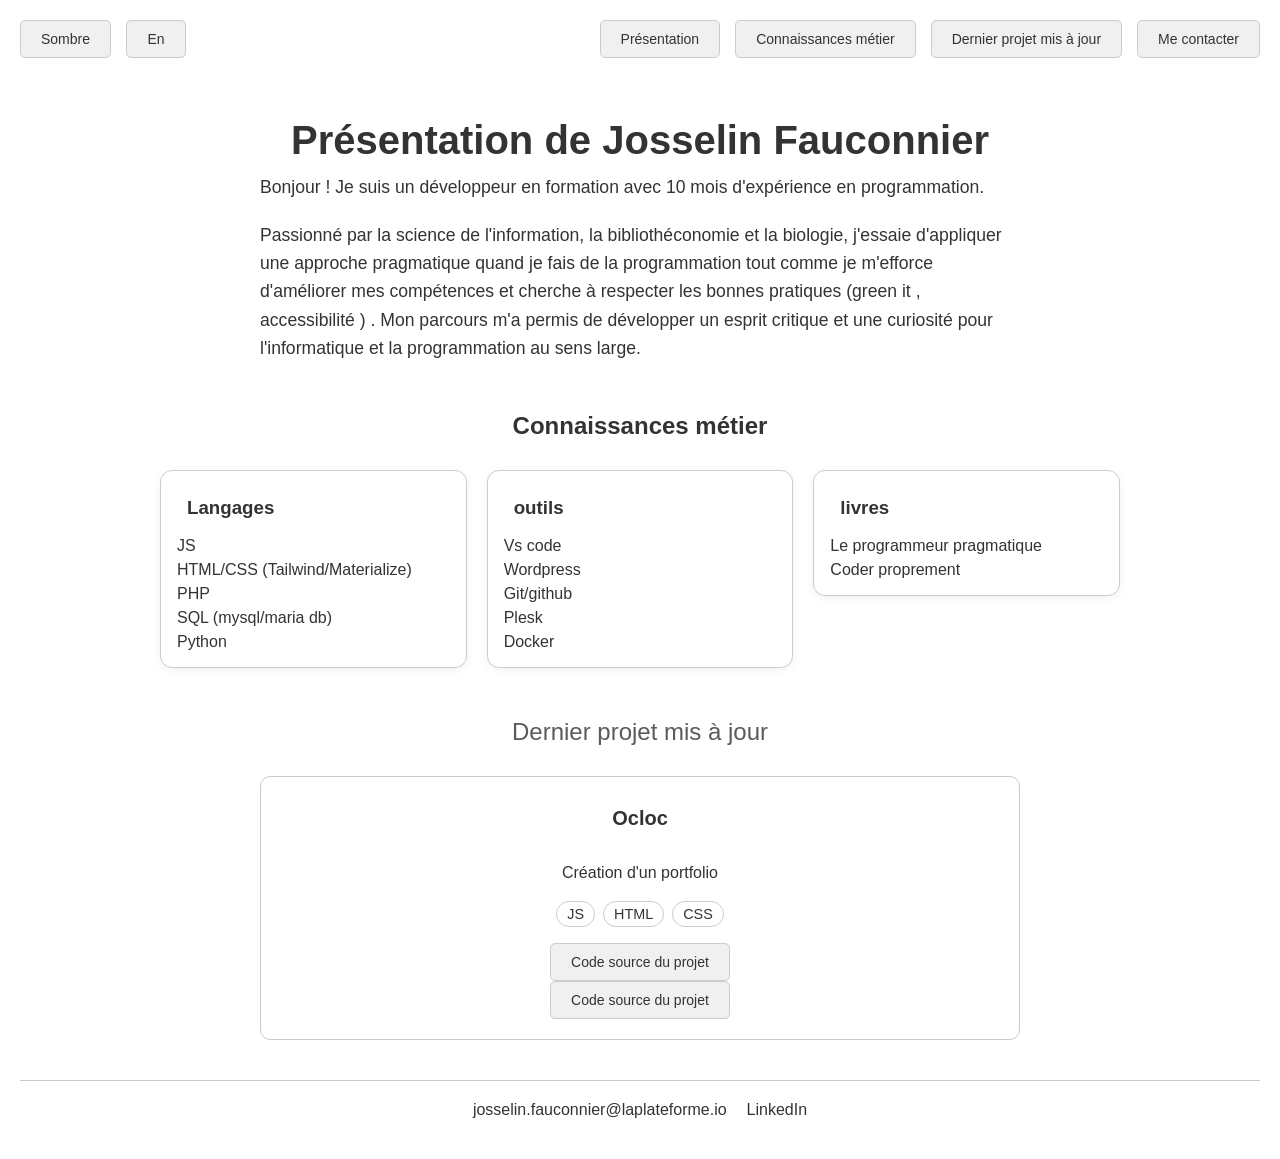
==== index.html @ 0e6f830c "amélioration" ====
<!DOCTYPE html>
<html lang="fr">

<head>
    <meta charset="UTF-8">
    <meta name="viewport" content="width=device-width, initial-scale=1.0">
    <meta name="description" content="Porfolio de Josselin Fauconnier.Developpeur junior en formation">
    <title data-translation="title-portfolio">Portfolio de Josselin Fauconnier</title>
    <link rel="stylesheet" href="style.css">
</head>

<body>
    <a href="#main" class="skip-links" data-translation="skip">Va directement au contenue principal</a>
    <header>
        <nav>
            <div id="nav-theme" aria-label="gestion thème et langue">
                <ul>
                    <li>
                        <button id="theme-toggle" class="theme-btn" aria-label="changer de thème"> Sombre</button>
                    </li>
                    <li>
                        <button id="language-toggle" class="language-btn" aria-label = "changer de langue">EN</button>
                    </li>
                </ul>
            </div>

            <div id="nav-site" aria-label="Navigation sur le site">
                <ul>
                    <li>
                        <a href="#me" class="nav-link" data-translation="nav-presentation">Présentation</a>
                    </li>
                    <li>
                        <a href="#skills" class="nav-link" data-translation="nav-skills">Connaissances métier</a>
                    </li>
                    <li>
                        <a href="#project" class="nav-link" data-translation="nav-project">Dernier projet mis à
                            jour</a>
                    </li>
                    <li>
                        <a href="#contact" class="nav-link" data-translation="nav-contact">Me contacter</a>
                    </li>
                </ul>
            </div>
        </nav>
    </header>
    <main id="main" tabindex="-1">
        <section id="presentation" class="section">
            <h1 data-translation="presentation-title" id="me">Présentation de Josselin Fauconnier</h1>

            <div class="presentation-content">
                <p data-translation="presentation-intro">
                    Bonjour ! Je suis un développeur en formation avec 10 mois d'expérience en programmation.
                </p>

                <p data-translation="presentation-desc">
                    Passionné par la science de l'information, la bibliothéconomie et la biologie, j'essaie
                    d'appliquer une approche pragmatique quand je fais de la programmation tout comme je
                    m'efforce d'améliorer mes compétences et cherche à respecter les bonnes pratiques (green it
                    , accessibilité ) . Mon parcours m'a permis de développer un esprit critique et une curiosité
                    pour l'informatique et la programmation au sens large.
                </p>
            </div>
        </section>



        <section id="work" class="section2">
            <h2 data-translation="h2SW" id="skills">Connaissances métier</h2>
            <div>
                <h3 data-translation="coding">Langages</h3>
                <ul>
                    <li>JS</li>
                    <li>HTML/CSS (Tailwind/Materialize)</li>
                    <li> PHP</li>
                    <li> SQL (mysql/maria db)</li>
                    <li>Python</li>
                </ul>
            </div>
            <div>
                <h3 data-translation="tool">Outils</h3>
                <ul>
                    <li>Vs code</li>
                    <li>Wordpress</li>
                    <li>Git/github</li>
                    <li>Plesk</li>
                    <li>Docker</li>
                </ul>
            </div>
            <div>
                <h3 data-translation="book">Livres</h3>
                <ul>
                    <li data-translation="PP">Le programmeur pragmatique</li>
                    <li data-translation="CP">Coder proprement</li>
                </ul>

            </div>
        </section>


        <section id="project" class="section">
            <h2 data-translation="nav-project">Dernier projet mis à jour</h2>

            <article class="project-card">
                <header class="project-header">
                    <h3 class="project-name">Ocloc</h3>
                </header>

                <p class="project-desc" data-translation="project-desc">
                    Faire un réveil multifonctionnel
                </p>

                <ul class="project-tags" aria-label="technologies utilisés">
                    <li>JS</li>
                    <li>HTML</li>
                    <li>CSS</li>
                </ul>

                <div class="project-actions">
                    <a class="theme-btn" href="https://github.com/Josselin-Fauconnier/oclock" target="_blank"
                        rel="noopener" data-translation="project-code"> Code source du projet</a>
                </div>
                <div class="project-actions">
                    <a class="theme-btn" href="https://josselin-fauconnier.students-laplateforme.io/oclock/"
                        target="_blank" rel="noopener" data-translation="project-code"> Le site</a>
                </div>
            </article>
        </section>

    </main>

    <footer id="contact">
        <nav class="contact-links" aria-label="Liens de contact">
            <a href="mailto:josselin.fauconnier@laplateforme.io">josselin.fauconnier@laplateforme.io</a>
            <a href="https://www.linkedin.com/in/josselin-fauconnier-540231373/" target="_blank"  rel="noopener">LinkedIn</a>
        </nav>
    </footer>

    <script src="JS/script.js"></script>
    <script src="JS/data_trad.js"></script>
    <script src="JS/class.js"></script>
</body>

</html>
---- style.css ----
* {
    margin: 0;
    padding: 0;
    box-sizing: border-box;
}

/* Variables par défaut basées sur les préférences système */
:root {
    --bg-color: #ffffff;
    --text-color: #333333;
    --button-bg: #f0f0f0;
    --button-text: #333333;
    --button-border: #cccccc;
}


@media (prefers-color-scheme: dark) {
    :root {
        --bg-color: #1a1a1a;
        --text-color: #ffffff;
        --button-bg: #333333;
        --button-text: #ffffff;
        --button-border: #555555;
    }
}

/* Préference accessibilité */
@media (prefers-reduced-motion: reduce) {
    * {
        animation-duration: 0.01ms !important;
        transition-duration: 0.01ms !important;
        scroll-behavior: auto !important;
    }
}

.skip-links {
  position: absolute;
  left: 50%;
  transform: translateX(-50%) translateY(-100%);
  background: #000;
  color: #fff;
  padding: 8px 16px;
  z-index: 100;
  clip-path: inset(100%) ;
  transition: transform 0.2s ease-in-out, clip-path 0.2s ease-in-out;
}

.skip-links:focus-visible {
  transform: translateX(-50%) translateY(0);
  outline: 3px solid #4a90e2;
  outline-offset: 2px;
  clip-path: inset(0);
}
/* Thème clair explicite (priorité sur prefers-color-scheme) */
[data-theme="light"] {
    --bg-color: #ffffff;
    --text-color: #333333;
    --button-bg: #f0f0f0;
    --button-text: #333333;
    --button-border: #cccccc;
}

/* Thème sombre explicite (priorité sur prefers-color-scheme) */
[data-theme="dark"] {
    --bg-color: #1a1a1a;
    --text-color: #ffffff;
    --button-bg: #333333;
    --button-text: #ffffff;
    --button-border: #555555;
}

[data-theme="dark"] .nav-link,
[data-theme="dark"] .nav-link:visited {
    background-color: #3a3a3a;
    border-color: #999999;
    color: #ffffff;
}


/* Préférence accesibilité  */

@media (prefers-color-scheme: dark) {
    .nav-link,
    .nav-link:visited {
        background-color: #3a3a3a;
        border-color: #999999;
        color: #ffffff;
    }
}



body {
    background-color: var(--bg-color);
    color: var(--text-color);
    font-family: Arial, sans-serif;
    min-height: 100vh;
    padding: 20px;
    transition: background-color 0.3s ease, color 0.3s ease;
}

/* Styles pour la navigation */
header {
    margin-bottom: 20px;
}

nav {
    display: flex;
    justify-content: space-between;
    align-items: center;
}

#nav-theme ul,
#nav-site ul {
    list-style: none;
    padding: 0;
    margin: 0;
    display: flex;
    gap: 15px;
}


nav li {
    display: inline;
}

li {
    list-style: none;
}



h3 {

    padding: 10px;
}

a {
    text-decoration: none;
}

/* Styles pour les boutons */
.theme-btn,
.language-btn {
    background-color: var(--button-bg);
    color: var(--button-text);
    border: 1px solid var(--button-border);
    padding: 10px 20px;
    cursor: pointer;
    border-radius: 5px;
    font-size: 14px;
    min-width: 60px;
    transition: all 0.3s ease;
}


.theme-btn:empty,
.language-btn:empty {
    opacity: 0.7;
}

.theme-btn:hover,
.language-btn:hover {
    opacity: 0.8;
    transform: translateY(-1px);
}

/* Styles pour l'accessibilité */
.theme-btn:focus,
.language-btn:focus {
    outline: 2px solid #007acc;
    outline-offset: 2px;
}

/* Styles pour les liens de navigation */
.nav-link {
    background-color: var(--button-bg);
    color: var(--text-color);
    border: 1px solid var(--button-border);
    padding: 10px 20px;
    border-radius: 5px;
    font-size: 14px;
    display: inline-block;
    transition: all 0.3s ease;
    text-decoration: none;
}

.nav-link:hover {
    opacity: 0.8;
    transform: translateY(-1px);
}

.nav-link:focus {
    outline: 2px solid #007acc;
    outline-offset: 2px;
}





.section {
    max-width: 800px;
    margin: 0 auto;
    padding: 40px 20px;
}




.section2 {
    display: grid;
    grid-template-columns: repeat(3, minmax(0, 1fr));
    gap: 20px;
    align-items: start;
    justify-items: stretch;
    max-width: 1000px;
    margin: 0 auto;
    padding: 10px 20px;
}


.section2>h2 {
    grid-column: 1 / -1;
    margin-bottom: 10px;
    text-align: center;
}


.section2>div {
    border: 1px solid var(--button-border);
    border-radius: 12px;
    padding: 16px;
    background: var(--bg-color);
    box-shadow: 0 2px 8px rgba(0, 0, 0, 0.06);
    height: auto;
    text-align: left;
    overflow-wrap: anywhere;
}

.section2 h3 {
    margin-bottom: 8px;
}

.section2 ul {
    padding-left: 0;
}

.section2 li+li {
    margin-top: 6px;
}



.section h1 {
    font-size: 2.5rem;
    margin-bottom: 10px;
    text-align: center;
}

.section h2 {
    font-size: 1.5rem;
    margin-bottom: 30px;
    text-align: center;
    opacity: 0.8;
    font-weight: normal;
}


.presentation-content {
    line-height: 1.6;
    font-size: 1.1rem;
}

.presentation-content p {
    margin-bottom: 20px;
    text-align: left;
}

.presentation-content p:last-child {
    margin-bottom: 0;
}

/* Partie présentation projet */


.project-card {
    display: flex;
    flex-direction: column;
    align-items: center;
    border: 1px solid var(--button-border);
    border-radius: 10px;
    padding: 20px;
    max-width: 800px;
    margin: 0 auto;
}

.project-header {
    margin-bottom: 10px;
}

.project-name {
    font-size: 1.25rem;
}

.project-date {
    opacity: 0.7;
    font-size: 0.95rem;
}

.project-desc {
    line-height: 1.6;
    margin: 10px 0 16px;
    text-align: left;
}

.project-tags {
    display: flex;
    gap: 8px;
    flex-wrap: wrap;
    margin: 0 0 16px;
}

.project-tags li {
    border: 1px solid var(--button-border);
    border-radius: 999px;
    padding: 4px 10px;
    font-size: 0.9rem;
}

.project-actions {
    display: flex;
    gap: 10px;
    flex-wrap: wrap;
}

/* Footer partie */

footer {
    text-align: center;
    padding: 20px;
    border-top: 1px solid var(--button-border);
}

.contact-links {
    display: flex;
    justify-content: center;
    gap: 20px;
    flex-wrap: wrap;
}

.contact-links a {
    color: var(--text-color);
    text-decoration: none;
    font-weight: 500;
    transition: opacity 0.2s;
}

.contact-links a:hover {
    opacity: 0.7;
}

/* Responsive design */
@media (max-width: 768px) {
    body {
        padding: 10px;
    }

    nav {
        flex-direction: column;
        gap: 20px;
    }

    #nav-site li {
        display: block;

    }


    #nav-theme ul {
        justify-content: center;
        gap: 10px;
    }

    #nav-site {
        width: 100%;
    }

    #nav-site ul {
        display: grid;
        grid-template-columns: 1fr 1fr;
        grid-template-rows: 1fr 1fr;
        gap: 10px;
        width: 100%;
    }

    .theme-btn,
    .language-btn {
        padding: 8px 16px;
        font-size: 12px;
        min-width: 50px;
        width: 100%;
    }

    .nav-link {
        padding: 8px 16px;
        font-size: 12px;
        min-width: 180px;
        text-align: center;
        display: block;
    }

    .section {
        padding: 20px 15px;
    }

    .section h1 {
        font-size: 2rem;
    }

    .section h2 {
        font-size: 1.3rem;
    }

    .section2 {
        grid-template-columns: 1fr;
        padding: 0 10px;
    }

    .section2>h2 {
        margin-bottom: 6px;
    }


    .presentation-content {
        font-size: 1rem;
    }
}

@media (min-width: 769px) and (max-width: 900px){
    nav{
        flex-direction: column;
    }

    .nav-link{
        min-width: 180px ;
        text-align: center;
    }

    #nav-site ul {
        display: grid;
        grid-template-columns: 1fr 1fr;
        grid-template-rows: 1fr 1fr;
        padding: 15px;
    }

    

}
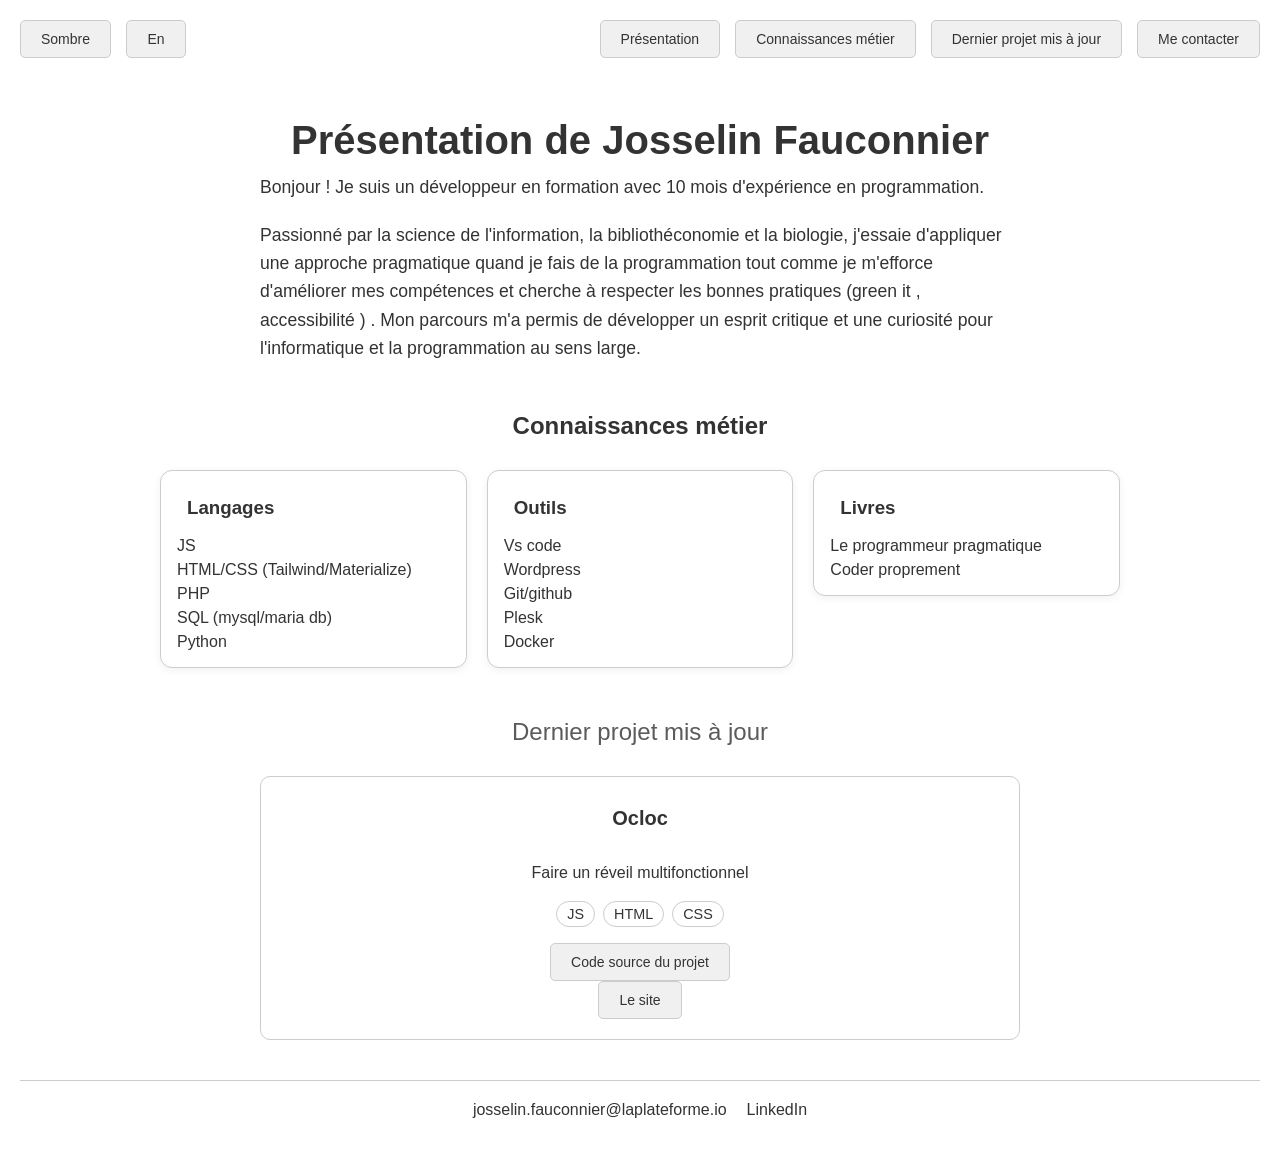
==== commit cd2213bb: "rajout sitemap + robots.txt pour adexation" ====
--- a/index.html
+++ b/index.html
@@ -5,12 +5,13 @@
     <meta charset="UTF-8">
     <meta name="viewport" content="width=device-width, initial-scale=1.0">
     <meta name="description" content="Porfolio de Josselin Fauconnier.Developpeur junior en formation">
-    <title data-translation="title-portfolio">Portfolio de Josselin Fauconnier</title>
+    <title>Portfolio de Josselin Fauconnier</title>
+    <link rel="canonical" href="https://josselin-fauconnier.students-laplateforme.io/">
     <link rel="stylesheet" href="style.css">
 </head>
 
 <body>
-    <a href="#main" class="skip-links" data-translation="skip">Va directement au contenue principal</a>
+    <a href="#main" class="skip-links">Va directement au contenue principal</a>
     <header>
         <nav>
             <div id="nav-theme" aria-label="gestion thème et langue">
@@ -19,7 +20,8 @@
                         <button id="theme-toggle" class="theme-btn" aria-label="changer de thème"> Sombre</button>
                     </li>
                     <li>
-                        <button id="language-toggle" class="language-btn" aria-label = "changer de langue">EN</button>
+                        <button id="language-toggle" class="language-btn" aria-label="changer de langue"
+                            data-target="en/index.html">EN</button>
                     </li>
                 </ul>
             </div>
@@ -27,17 +29,17 @@
             <div id="nav-site" aria-label="Navigation sur le site">
                 <ul>
                     <li>
-                        <a href="#me" class="nav-link" data-translation="nav-presentation">Présentation</a>
+                        <a href="#me" class="nav-link">Présentation</a>
                     </li>
                     <li>
-                        <a href="#skills" class="nav-link" data-translation="nav-skills">Connaissances métier</a>
+                        <a href="#skills" class="nav-link">Connaissances métier</a>
                     </li>
                     <li>
-                        <a href="#project" class="nav-link" data-translation="nav-project">Dernier projet mis à
+                        <a href="#project" class="nav-link">Dernier projet mis à
                             jour</a>
                     </li>
                     <li>
-                        <a href="#contact" class="nav-link" data-translation="nav-contact">Me contacter</a>
+                        <a href="#contact" class="nav-link">Me contacter</a>
                     </li>
                 </ul>
             </div>
@@ -45,14 +47,14 @@
     </header>
     <main id="main" tabindex="-1">
         <section id="presentation" class="section">
-            <h1 data-translation="presentation-title" id="me">Présentation de Josselin Fauconnier</h1>
+            <h1 id="me">Présentation de Josselin Fauconnier</h1>
 
             <div class="presentation-content">
-                <p data-translation="presentation-intro">
+                <p>
                     Bonjour ! Je suis un développeur en formation avec 10 mois d'expérience en programmation.
                 </p>
 
-                <p data-translation="presentation-desc">
+                <p>
                     Passionné par la science de l'information, la bibliothéconomie et la biologie, j'essaie
                     d'appliquer une approche pragmatique quand je fais de la programmation tout comme je
                     m'efforce d'améliorer mes compétences et cherche à respecter les bonnes pratiques (green it
@@ -65,9 +67,9 @@
 
 
         <section id="work" class="section2">
-            <h2 data-translation="h2SW" id="skills">Connaissances métier</h2>
+            <h2 id="skills">Connaissances métier</h2>
             <div>
-                <h3 data-translation="coding">Langages</h3>
+                <h3>Langages</h3>
                 <ul>
                     <li>JS</li>
                     <li>HTML/CSS (Tailwind/Materialize)</li>
@@ -77,7 +79,7 @@
                 </ul>
             </div>
             <div>
-                <h3 data-translation="tool">Outils</h3>
+                <h3>Outils</h3>
                 <ul>
                     <li>Vs code</li>
                     <li>Wordpress</li>
@@ -87,10 +89,10 @@
                 </ul>
             </div>
             <div>
-                <h3 data-translation="book">Livres</h3>
+                <h3>Livres</h3>
                 <ul>
-                    <li data-translation="PP">Le programmeur pragmatique</li>
-                    <li data-translation="CP">Coder proprement</li>
+                    <li>Le programmeur pragmatique</li>
+                    <li>Coder proprement</li>
                 </ul>
 
             </div>
@@ -98,14 +100,14 @@
 
 
         <section id="project" class="section">
-            <h2 data-translation="nav-project">Dernier projet mis à jour</h2>
+            <h2>Dernier projet mis à jour</h2>
 
             <article class="project-card">
                 <header class="project-header">
                     <h3 class="project-name">Ocloc</h3>
                 </header>
 
-                <p class="project-desc" data-translation="project-desc">
+                <p class="project-desc">
                     Faire un réveil multifonctionnel
                 </p>
 
@@ -117,11 +119,11 @@
 
                 <div class="project-actions">
                     <a class="theme-btn" href="https://github.com/Josselin-Fauconnier/oclock" target="_blank"
-                        rel="noopener" data-translation="project-code"> Code source du projet</a>
+                        rel="noopener"> Code source du projet</a>
                 </div>
                 <div class="project-actions">
                     <a class="theme-btn" href="https://josselin-fauconnier.students-laplateforme.io/oclock/"
-                        target="_blank" rel="noopener" data-translation="project-code"> Le site</a>
+                        target="_blank" rel="noopener"> Le site</a>
                 </div>
             </article>
         </section>
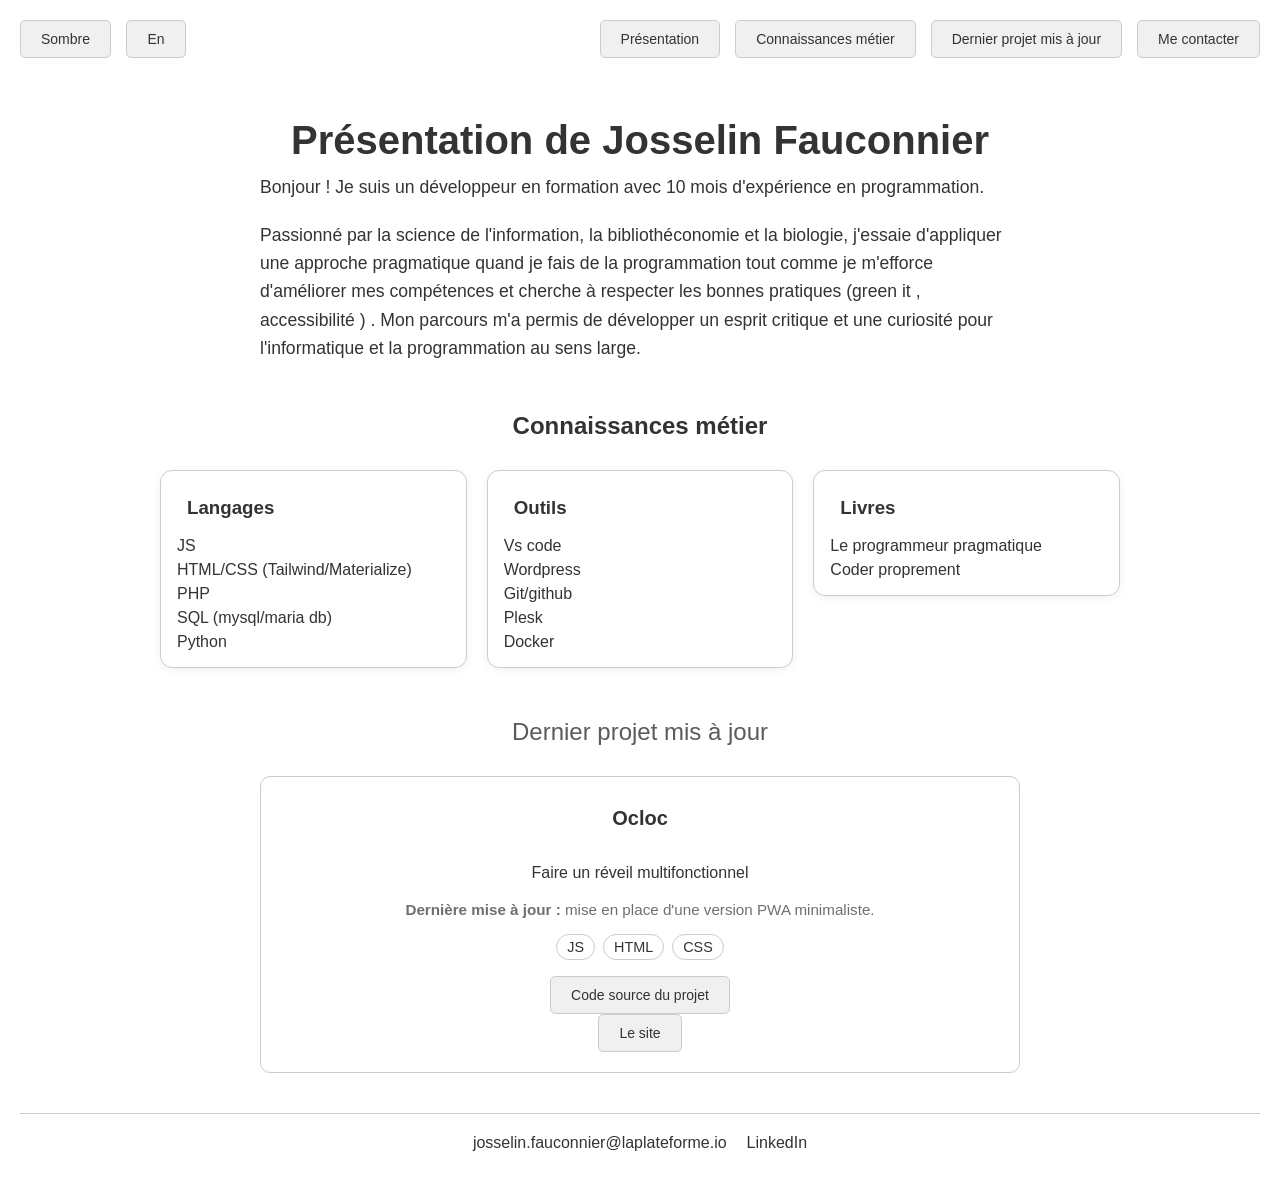
==== commit 8ee51239: "mis a jour" ====
--- a/index.html
+++ b/index.html
@@ -6,7 +6,11 @@
     <meta name="viewport" content="width=device-width, initial-scale=1.0">
     <meta name="description" content="Porfolio de Josselin Fauconnier.Developpeur junior en formation">
     <title>Portfolio de Josselin Fauconnier</title>
+    <meta name="google-site-verification" content="D1kxhDJHa_PzBCedhtSoimTe4yJ8VvJnab_bUFdapzM" />
     <link rel="canonical" href="https://josselin-fauconnier.students-laplateforme.io/">
+    <link rel="alternate" hreflang="fr" href="https://josselin-fauconnier.students-laplateforme.io/">
+    <link rel="alternate" hreflang="en" href="https://josselin-fauconnier.students-laplateforme.io/en/">
+    <link rel="alternate" hreflang="x-default" href="https://josselin-fauconnier.students-laplateforme.io/">
     <link rel="stylesheet" href="style.css">
 </head>
 
@@ -111,6 +115,10 @@
                     Faire un réveil multifonctionnel
                 </p>
 
+                <p class="project-date">
+                    <strong>Dernière mise à jour :</strong> mise en place d'une version PWA minimaliste.
+                </p>
+
                 <ul class="project-tags" aria-label="technologies utilisés">
                     <li>JS</li>
                     <li>HTML</li>
--- a/style.css
+++ b/style.css
@@ -4,23 +4,32 @@
     box-sizing: border-box;
 }
 
-/* Variables par défaut basées sur les préférences système */
 :root {
     --bg-color: #ffffff;
     --text-color: #333333;
     --button-bg: #f0f0f0;
     --button-text: #333333;
     --button-border: #cccccc;
+
+    
+    --dark-bg: #1a1a1a;
+    --dark-text: #ffffff;
+    --dark-button-bg: #333333;
+    --dark-button-text: #ffffff;
+    --dark-button-border: #555555;
+    --dark-nav-link-bg: #3a3a3a;
+    --dark-nav-link-border: #999999;
+    --dark-nav-link-text: #ffffff;
 }
 
 
 @media (prefers-color-scheme: dark) {
     :root {
-        --bg-color: #1a1a1a;
-        --text-color: #ffffff;
-        --button-bg: #333333;
-        --button-text: #ffffff;
-        --button-border: #555555;
+        --bg-color: var(--dark-bg);
+        --text-color: var(--dark-text);
+        --button-bg: var(--dark-button-bg);
+        --button-text: var(--dark-button-text);
+        --button-border: var(--dark-button-border);
     }
 }
 
@@ -62,18 +71,18 @@
 
 /* Thème sombre explicite (priorité sur prefers-color-scheme) */
 [data-theme="dark"] {
-    --bg-color: #1a1a1a;
-    --text-color: #ffffff;
-    --button-bg: #333333;
-    --button-text: #ffffff;
-    --button-border: #555555;
+    --bg-color: var(--dark-bg);
+    --text-color: var(--dark-text);
+    --button-bg: var(--dark-button-bg);
+    --button-text: var(--dark-button-text);
+    --button-border: var(--dark-button-border);
 }
 
 [data-theme="dark"] .nav-link,
 [data-theme="dark"] .nav-link:visited {
-    background-color: #3a3a3a;
-    border-color: #999999;
-    color: #ffffff;
+    background-color: var(--dark-nav-link-bg);
+    border-color: var(--dark-nav-link-border);
+    color: var(--dark-nav-link-text);
 }
 
 
@@ -82,9 +91,9 @@
 @media (prefers-color-scheme: dark) {
     .nav-link,
     .nav-link:visited {
-        background-color: #3a3a3a;
-        border-color: #999999;
-        color: #ffffff;
+        background-color: var(--dark-nav-link-bg);
+        border-color: var(--dark-nav-link-border);
+        color: var(--dark-nav-link-text);
     }
 }
 
@@ -165,7 +174,7 @@
     transform: translateY(-1px);
 }
 
-/* Styles pour l'accessibilité */
+
 .theme-btn:focus,
 .language-btn:focus {
     outline: 2px solid #007acc;
@@ -306,6 +315,8 @@
 .project-date {
     opacity: 0.7;
     font-size: 0.95rem;
+    margin: 0 0 16px;
+    text-align: left;
 }
 
 .project-desc {
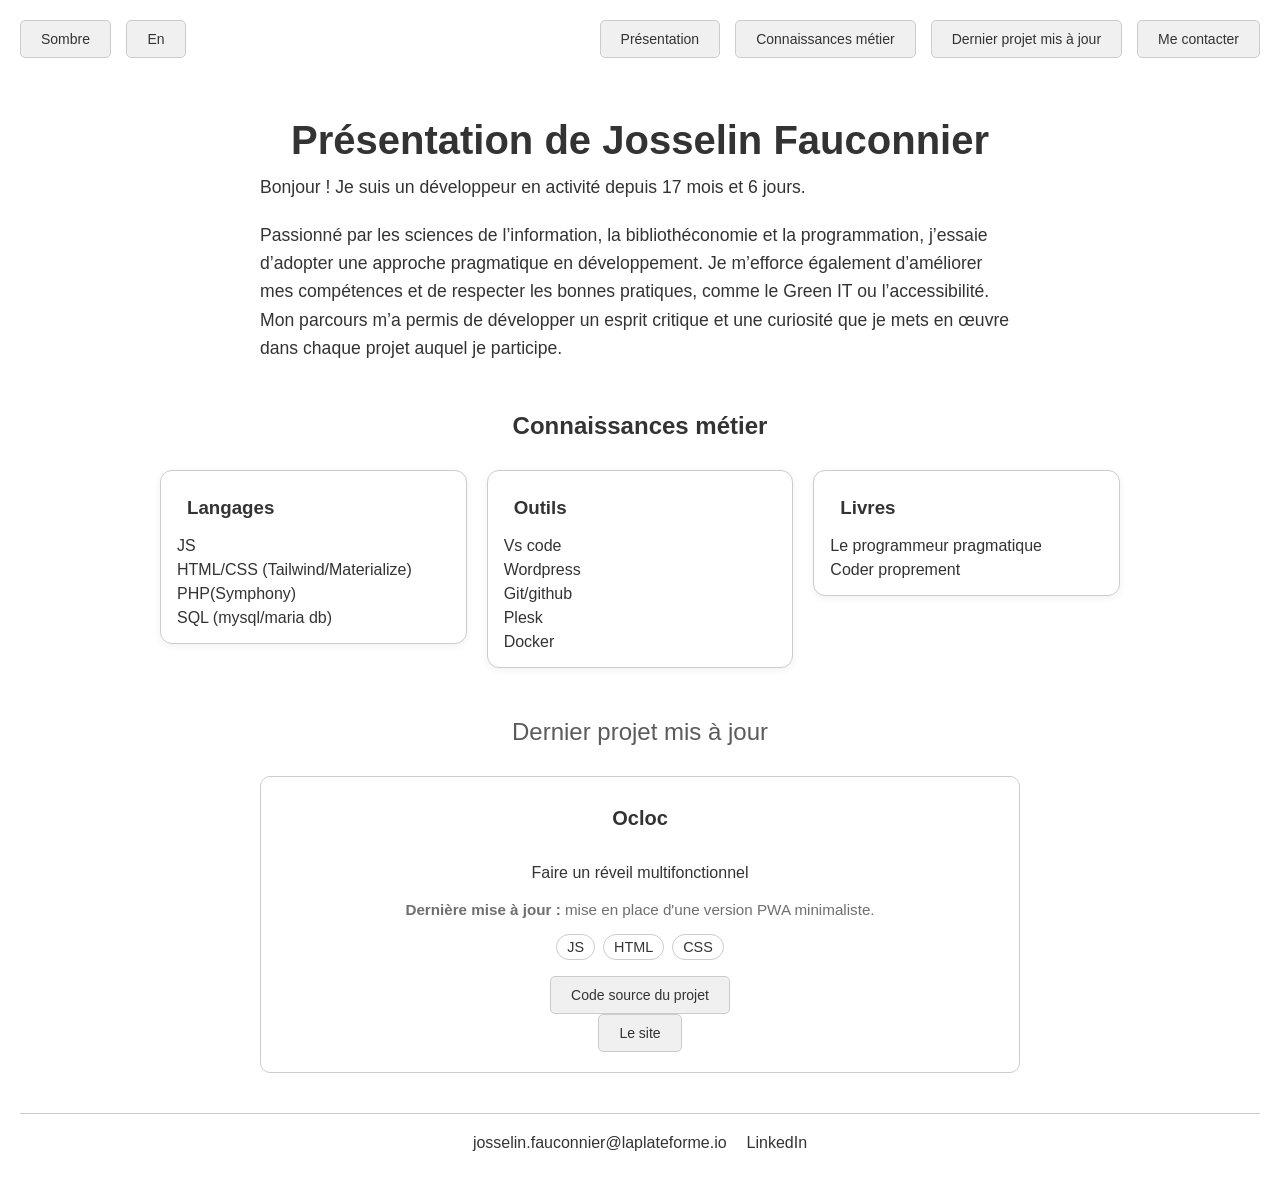
==== commit 5ea894a0: "seo schema.org + rajout fonctionn date de commencement pro" ====
--- a/index.html
+++ b/index.html
@@ -12,6 +12,31 @@
     <link rel="alternate" hreflang="en" href="https://josselin-fauconnier.students-laplateforme.io/en/">
     <link rel="alternate" hreflang="x-default" href="https://josselin-fauconnier.students-laplateforme.io/">
     <link rel="stylesheet" href="style.css">
+    <script type="application/ld+json">
+    {
+        "@context": "https://schema.org",
+        "@type": "Person",
+        "name": "Josselin Fauconnier",
+        "url": "https://josselin-fauconnier.students-laplateforme.io/",
+        "jobTitle": "Développeur junior en formation",
+        "description": "Développeur en formation passionné par la science de l'information, la bibliothéconomie et la biologie, appliquant une approche pragmatique de la programmation.",
+        "email": "mailto:josselin.fauconnier@laplateforme.io",
+        "sameAs": [
+            "https://www.linkedin.com/in/josselin-fauconnier-540231373/",
+            "https://github.com/Josselin-Fauconnier"
+        ],
+        "knowsAbout": [
+            "JavaScript",
+            "HTML",
+            "CSS",
+            "PHP",
+            "SQL",
+            "WordPress",
+            "Git",
+            "Docker"
+        ]
+    }
+    </script>
 </head>
 
 <body>
@@ -55,15 +80,12 @@
 
             <div class="presentation-content">
                 <p>
-                    Bonjour ! Je suis un développeur en formation avec 10 mois d'expérience en programmation.
+                    Bonjour ! Je suis un développeur en activité depuis
+                    <span id="activity-duration"></span>.
                 </p>
 
                 <p>
-                    Passionné par la science de l'information, la bibliothéconomie et la biologie, j'essaie
-                    d'appliquer une approche pragmatique quand je fais de la programmation tout comme je
-                    m'efforce d'améliorer mes compétences et cherche à respecter les bonnes pratiques (green it
-                    , accessibilité ) . Mon parcours m'a permis de développer un esprit critique et une curiosité
-                    pour l'informatique et la programmation au sens large.
+                    Passionné par les sciences de l’information, la bibliothéconomie et la programmation, j’essaie d’adopter une approche pragmatique en développement. Je m’efforce également d’améliorer mes compétences et de respecter les bonnes pratiques, comme le Green IT ou l’accessibilité. Mon parcours m’a permis de développer un esprit critique et une curiosité que je mets en œuvre dans chaque projet auquel je participe.
                 </p>
             </div>
         </section>
@@ -77,9 +99,8 @@
                 <ul>
                     <li>JS</li>
                     <li>HTML/CSS (Tailwind/Materialize)</li>
-                    <li> PHP</li>
+                    <li> PHP(Symphony)</li>
                     <li> SQL (mysql/maria db)</li>
-                    <li>Python</li>
                 </ul>
             </div>
             <div>
--- a/style.css
+++ b/style.css
@@ -345,7 +345,7 @@
     flex-wrap: wrap;
 }
 
-/* Footer partie */
+
 
 footer {
     text-align: center;
@@ -371,7 +371,6 @@
     opacity: 0.7;
 }
 
-/* Responsive design */
 @media (max-width: 768px) {
     body {
         padding: 10px;
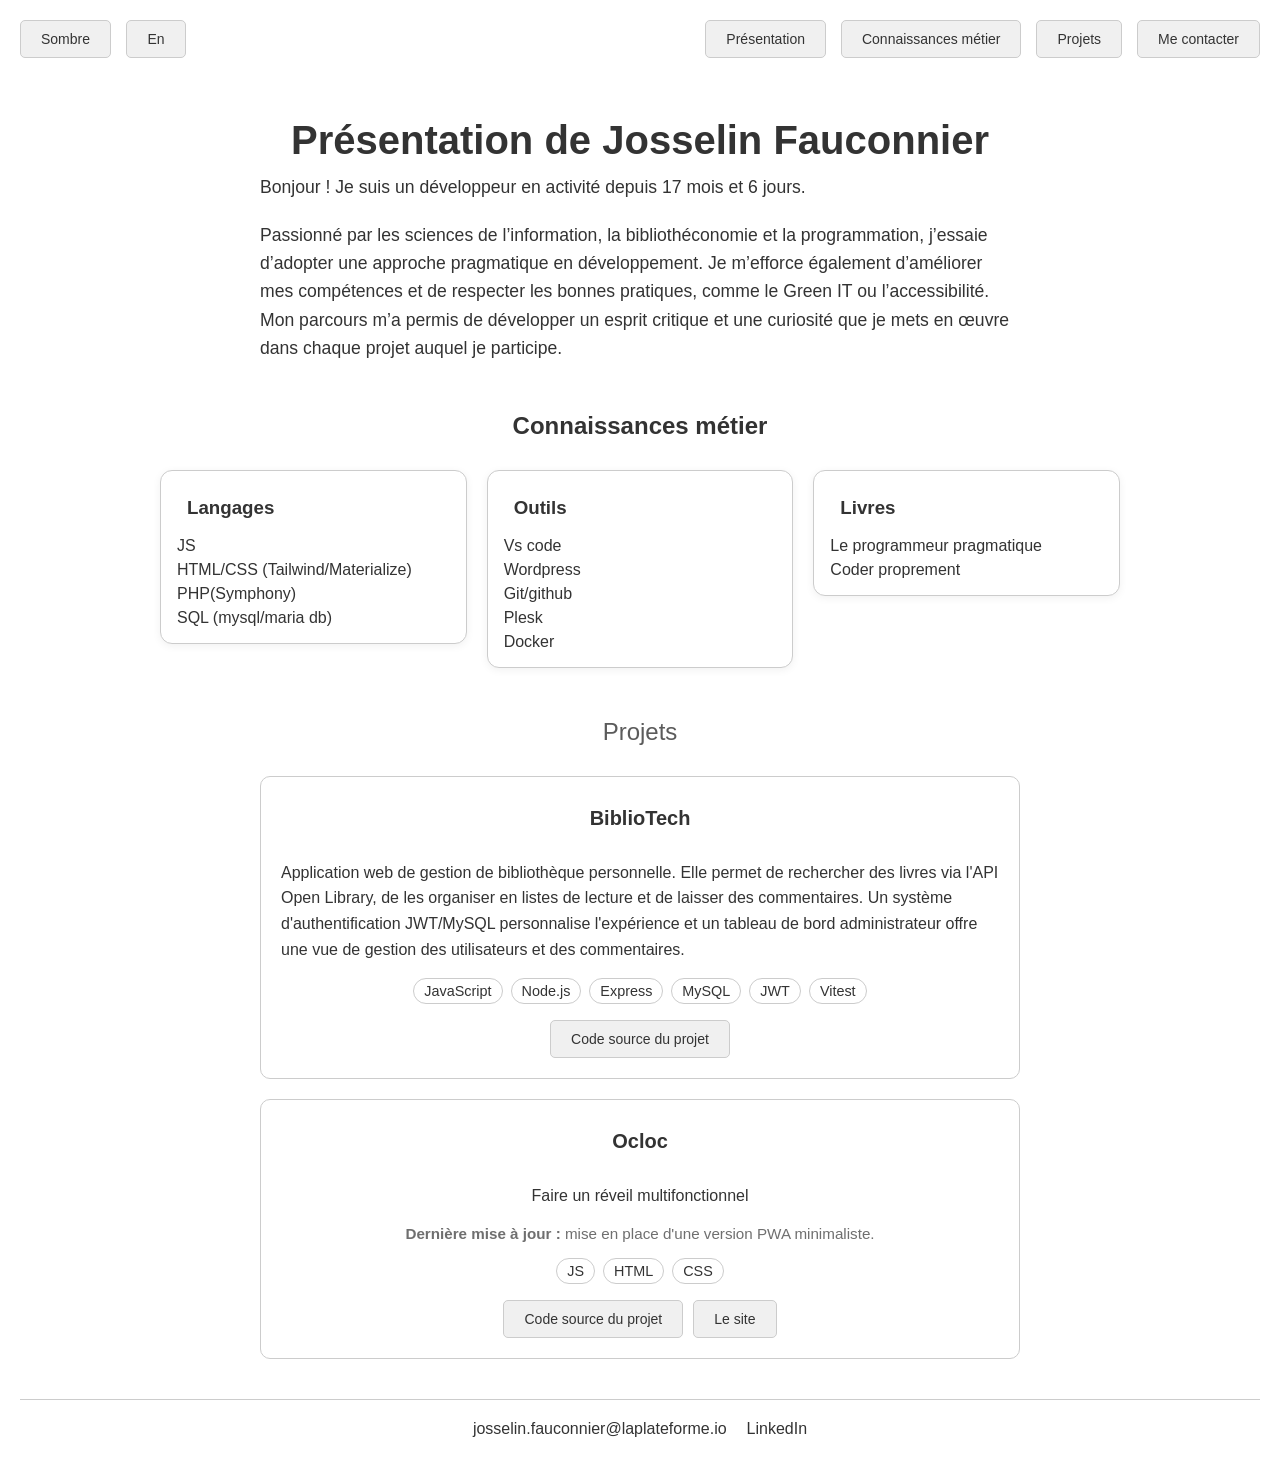
==== commit 98897929: "amélioriation de l'espace entre bouton" ====
--- a/index.html
+++ b/index.html
@@ -64,8 +64,7 @@
                         <a href="#skills" class="nav-link">Connaissances métier</a>
                     </li>
                     <li>
-                        <a href="#project" class="nav-link">Dernier projet mis à
-                            jour</a>
+                        <a href="#project" class="nav-link">Projets</a>
                     </li>
                     <li>
                         <a href="#contact" class="nav-link">Me contacter</a>
@@ -125,7 +124,34 @@
 
 
         <section id="project" class="section">
-            <h2>Dernier projet mis à jour</h2>
+            <h2>Projets</h2>
+
+            <article class="project-card">
+                <header class="project-header">
+                    <h3 class="project-name">BiblioTech</h3>
+                </header>
+
+                <p class="project-desc">
+                    Application web de gestion de bibliothèque personnelle. Elle permet de rechercher des livres via
+                    l'API Open Library, de les organiser en listes de lecture et de laisser des commentaires. Un
+                    système d'authentification JWT/MySQL personnalise l'expérience et un tableau de bord
+                    administrateur offre une vue de gestion des utilisateurs et des commentaires.
+                </p>
+
+                <ul class="project-tags" aria-label="technologies utilisées">
+                    <li>JavaScript</li>
+                    <li>Node.js</li>
+                    <li>Express</li>
+                    <li>MySQL</li>
+                    <li>JWT</li>
+                    <li>Vitest</li>
+                </ul>
+
+                <div class="project-actions">
+                    <a class="theme-btn" href="https://github.com/Josselin-Fauconnier/bibliotech" target="_blank"
+                        rel="noopener"> Code source du projet</a>
+                </div>
+            </article>
 
             <article class="project-card">
                 <header class="project-header">
@@ -149,8 +175,6 @@
                 <div class="project-actions">
                     <a class="theme-btn" href="https://github.com/Josselin-Fauconnier/oclock" target="_blank"
                         rel="noopener"> Code source du projet</a>
-                </div>
-                <div class="project-actions">
                     <a class="theme-btn" href="https://josselin-fauconnier.students-laplateforme.io/oclock/"
                         target="_blank" rel="noopener"> Le site</a>
                 </div>
--- a/style.css
+++ b/style.css
@@ -304,6 +304,10 @@
     margin: 0 auto;
 }
 
+.project-card + .project-card {
+    margin-top: 20px;
+}
+
 .project-header {
     margin-bottom: 10px;
 }
@@ -412,6 +416,11 @@
         width: 100%;
     }
 
+    .project-actions .theme-btn {
+        width: auto;
+        flex: 1 1 auto;
+    }
+
     .nav-link {
         padding: 8px 16px;
         font-size: 12px;
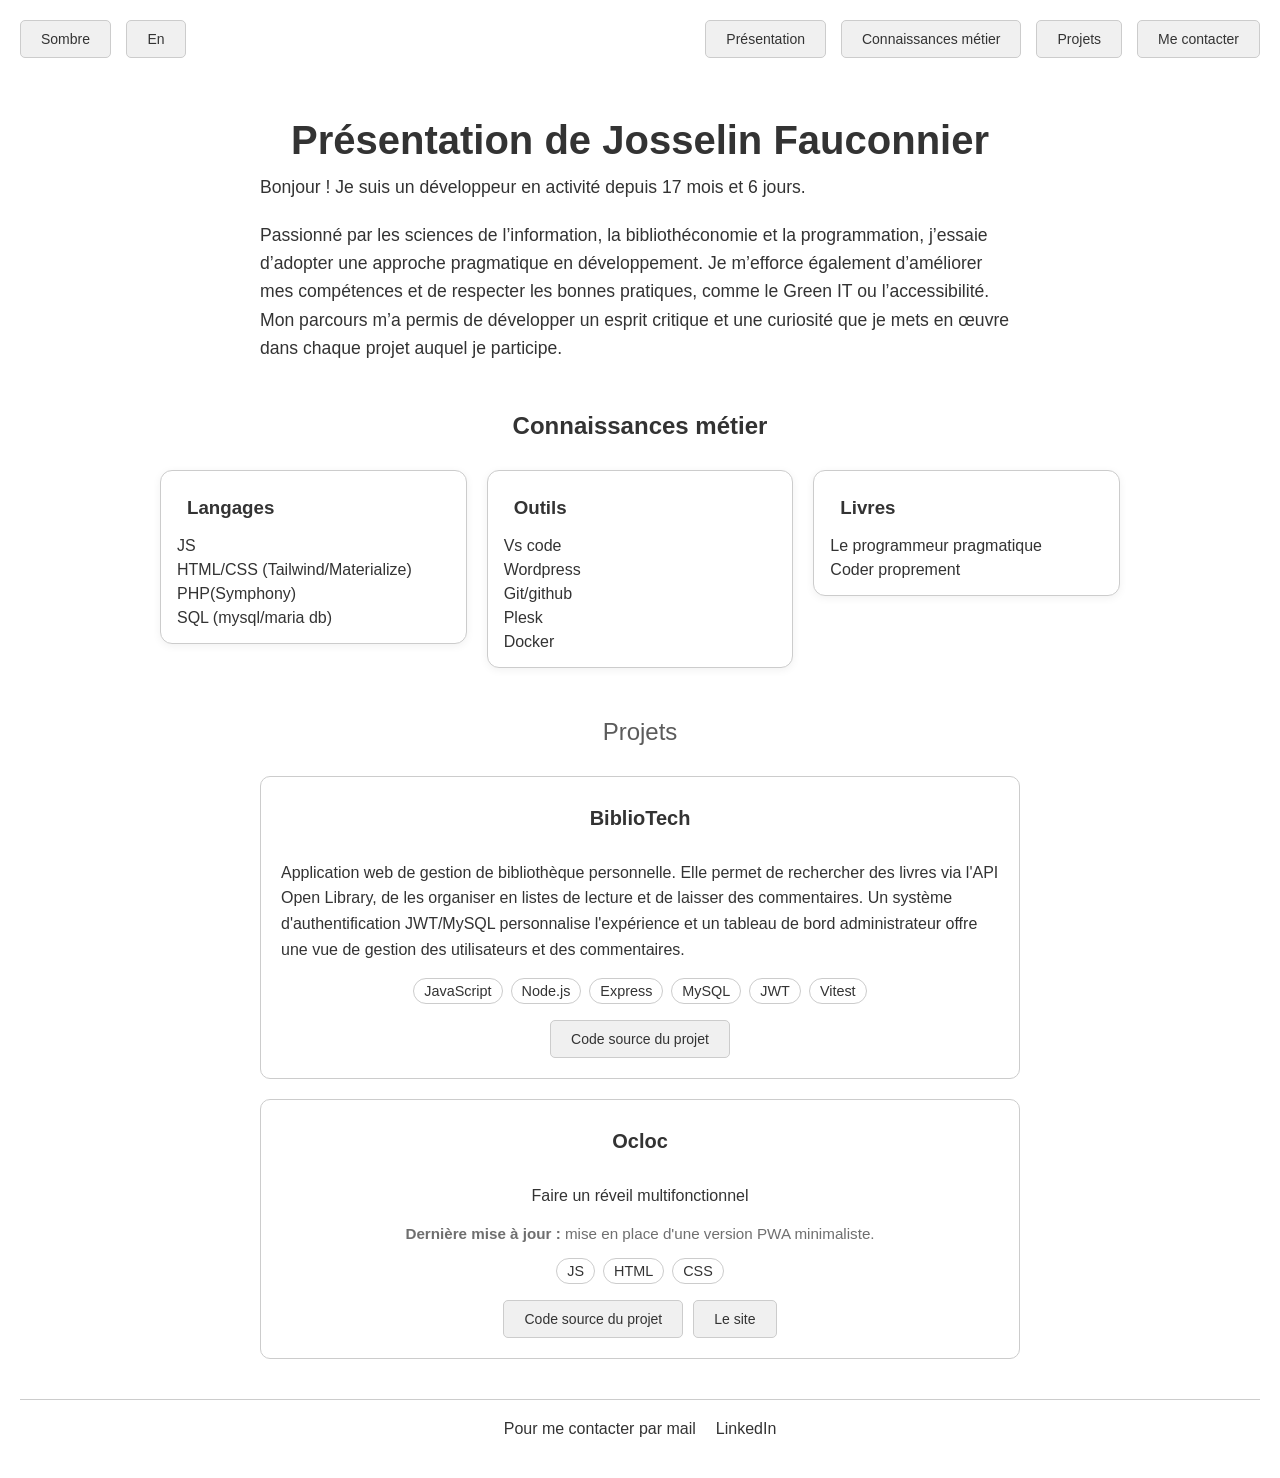
==== commit 8bdc60a2: "MAJ de schéma.org" ====
--- a/index.html
+++ b/index.html
@@ -6,7 +6,7 @@
     <meta name="viewport" content="width=device-width, initial-scale=1.0">
     <meta name="description" content="Porfolio de Josselin Fauconnier.Developpeur junior en formation">
     <title>Portfolio de Josselin Fauconnier</title>
-    <meta name="google-site-verification" content="D1kxhDJHa_PzBCedhtSoimTe4yJ8VvJnab_bUFdapzM" />
+    <meta name="google-site-verification" content="D1kxhDJHa_PzBCedhtSoimTe4yJ8VvJnab_bUFdapzM">
     <link rel="canonical" href="https://josselin-fauconnier.students-laplateforme.io/">
     <link rel="alternate" hreflang="fr" href="https://josselin-fauconnier.students-laplateforme.io/">
     <link rel="alternate" hreflang="en" href="https://josselin-fauconnier.students-laplateforme.io/en/">
@@ -18,9 +18,9 @@
         "@type": "Person",
         "name": "Josselin Fauconnier",
         "url": "https://josselin-fauconnier.students-laplateforme.io/",
-        "jobTitle": "Développeur junior en formation",
-        "description": "Développeur en formation passionné par la science de l'information, la bibliothéconomie et la biologie, appliquant une approche pragmatique de la programmation.",
-        "email": "mailto:josselin.fauconnier@laplateforme.io",
+        "jobTitle": "Développeur  web junior ",
+        "description": "Développeur web passionné par la science de l'information et la bibliothéconomie , appliquant une approche pragmatique de la programmation.",
+        "email": "mailto:fauconnierjosselin@yahoo.fr",
         "sameAs": [
             "https://www.linkedin.com/in/josselin-fauconnier-540231373/",
             "https://github.com/Josselin-Fauconnier"
@@ -43,7 +43,7 @@
     <a href="#main" class="skip-links">Va directement au contenue principal</a>
     <header>
         <nav>
-            <div id="nav-theme" aria-label="gestion thème et langue">
+            <div id="group-theme" role="group" aria-label="gestion thème et langue">
                 <ul>
                     <li>
                         <button id="theme-toggle" class="theme-btn" aria-label="changer de thème"> Sombre</button>
@@ -55,7 +55,7 @@
                 </ul>
             </div>
 
-            <div id="nav-site" aria-label="Navigation sur le site">
+            <div id="nav-site" role="navigation" aria-label="Navigation sur le site">
                 <ul>
                     <li>
                         <a href="#me" class="nav-link">Présentation</a>
@@ -185,7 +185,7 @@
 
     <footer id="contact">
         <nav class="contact-links" aria-label="Liens de contact">
-            <a href="mailto:josselin.fauconnier@laplateforme.io">josselin.fauconnier@laplateforme.io</a>
+            <a href="mailto:fauconnierjosselin@yahoo.fr">Pour me contacter par mail</a>
             <a href="https://www.linkedin.com/in/josselin-fauconnier-540231373/" target="_blank"  rel="noopener">LinkedIn</a>
         </nav>
     </footer>
--- a/style.css
+++ b/style.css
@@ -60,7 +60,7 @@
   outline-offset: 2px;
   clip-path: inset(0);
 }
-/* Thème clair explicite (priorité sur prefers-color-scheme) */
+
 [data-theme="light"] {
     --bg-color: #ffffff;
     --text-color: #333333;
@@ -69,7 +69,7 @@
     --button-border: #cccccc;
 }
 
-/* Thème sombre explicite (priorité sur prefers-color-scheme) */
+
 [data-theme="dark"] {
     --bg-color: var(--dark-bg);
     --text-color: var(--dark-text);
@@ -86,7 +86,6 @@
 }
 
 
-/* Préférence accesibilité  */
 
 @media (prefers-color-scheme: dark) {
     .nav-link,
@@ -108,7 +107,7 @@
     transition: background-color 0.3s ease, color 0.3s ease;
 }
 
-/* Styles pour la navigation */
+
 header {
     margin-bottom: 20px;
 }
@@ -119,7 +118,7 @@
     align-items: center;
 }
 
-#nav-theme ul,
+#group-theme ul,
 #nav-site ul {
     list-style: none;
     padding: 0;
@@ -148,7 +147,7 @@
     text-decoration: none;
 }
 
-/* Styles pour les boutons */
+
 .theme-btn,
 .language-btn {
     background-color: var(--button-bg);
@@ -181,7 +180,7 @@
     outline-offset: 2px;
 }
 
-/* Styles pour les liens de navigation */
+
 .nav-link {
     background-color: var(--button-bg);
     color: var(--text-color);
@@ -391,7 +390,7 @@
     }
 
 
-    #nav-theme ul {
+    #group-theme ul {
         justify-content: center;
         gap: 10px;
     }
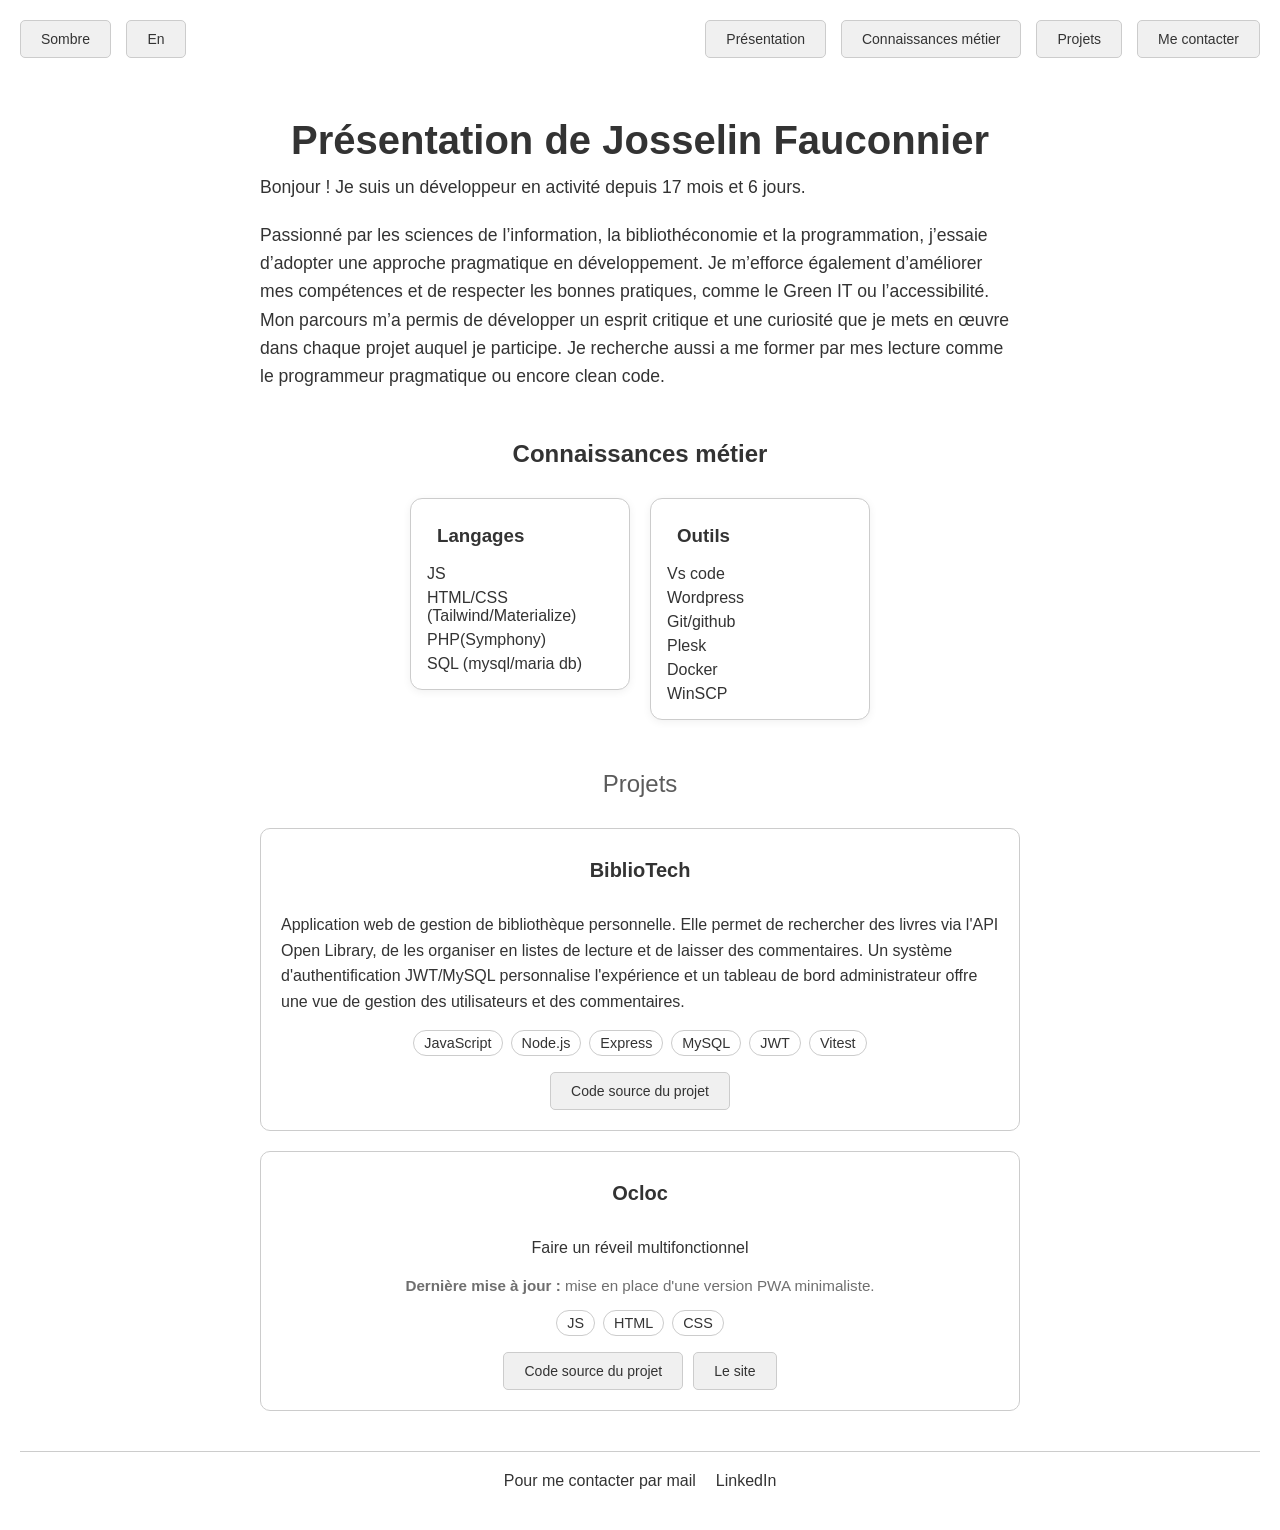
==== commit 3fe83b34: "modification du css" ====
--- a/index.html
+++ b/index.html
@@ -7,17 +7,17 @@
     <meta name="description" content="Porfolio de Josselin Fauconnier.Developpeur junior en formation">
     <title>Portfolio de Josselin Fauconnier</title>
     <meta name="google-site-verification" content="D1kxhDJHa_PzBCedhtSoimTe4yJ8VvJnab_bUFdapzM">
-    <link rel="canonical" href="https://josselin-fauconnier.students-laplateforme.io/">
-    <link rel="alternate" hreflang="fr" href="https://josselin-fauconnier.students-laplateforme.io/">
-    <link rel="alternate" hreflang="en" href="https://josselin-fauconnier.students-laplateforme.io/en/">
-    <link rel="alternate" hreflang="x-default" href="https://josselin-fauconnier.students-laplateforme.io/">
+    <link rel="canonical" href="https://josselin-fauconnier.fr/">
+    <link rel="alternate" hreflang="fr" href="https://josselin-fauconnier.fr/">
+    <link rel="alternate" hreflang="en" href="https://josselin-fauconnier.fr/en/">
+    <link rel="alternate" hreflang="x-default" href="https://josselin-fauconnier.fr/">
     <link rel="stylesheet" href="style.css">
     <script type="application/ld+json">
     {
         "@context": "https://schema.org",
         "@type": "Person",
         "name": "Josselin Fauconnier",
-        "url": "https://josselin-fauconnier.students-laplateforme.io/",
+        "url": "https://josselin-fauconnier.fr/",
         "jobTitle": "Développeur  web junior ",
         "description": "Développeur web passionné par la science de l'information et la bibliothéconomie , appliquant une approche pragmatique de la programmation.",
         "email": "mailto:fauconnierjosselin@yahoo.fr",
@@ -33,6 +33,7 @@
             "SQL",
             "WordPress",
             "Git",
+            "WinSCP",
             "Docker"
         ]
     }
@@ -85,6 +86,7 @@
 
                 <p>
                     Passionné par les sciences de l’information, la bibliothéconomie et la programmation, j’essaie d’adopter une approche pragmatique en développement. Je m’efforce également d’améliorer mes compétences et de respecter les bonnes pratiques, comme le Green IT ou l’accessibilité. Mon parcours m’a permis de développer un esprit critique et une curiosité que je mets en œuvre dans chaque projet auquel je participe.
+                    Je recherche aussi a me former par mes lecture comme le programmeur pragmatique ou encore clean code. 
                 </p>
             </div>
         </section>
@@ -110,16 +112,10 @@
                     <li>Git/github</li>
                     <li>Plesk</li>
                     <li>Docker</li>
+                    <li>WinSCP</li>
                 </ul>
             </div>
-            <div>
-                <h3>Livres</h3>
-                <ul>
-                    <li>Le programmeur pragmatique</li>
-                    <li>Coder proprement</li>
-                </ul>
-
-            </div>
+           
         </section>
 
 
@@ -175,7 +171,7 @@
                 <div class="project-actions">
                     <a class="theme-btn" href="https://github.com/Josselin-Fauconnier/oclock" target="_blank"
                         rel="noopener"> Code source du projet</a>
-                    <a class="theme-btn" href="https://josselin-fauconnier.students-laplateforme.io/oclock/"
+                    <a class="theme-btn" href="https://josselin-fauconnier.fr/oclock/"
                         target="_blank" rel="noopener"> Le site</a>
                 </div>
             </article>
--- a/style.css
+++ b/style.css
@@ -218,11 +218,11 @@
 
 .section2 {
     display: grid;
-    grid-template-columns: repeat(3, minmax(0, 1fr));
+    grid-template-columns: repeat(2, minmax(0, 1fr));
     gap: 20px;
     align-items: start;
     justify-items: stretch;
-    max-width: 1000px;
+    max-width: 500px;
     margin: 0 auto;
     padding: 10px 20px;
 }
